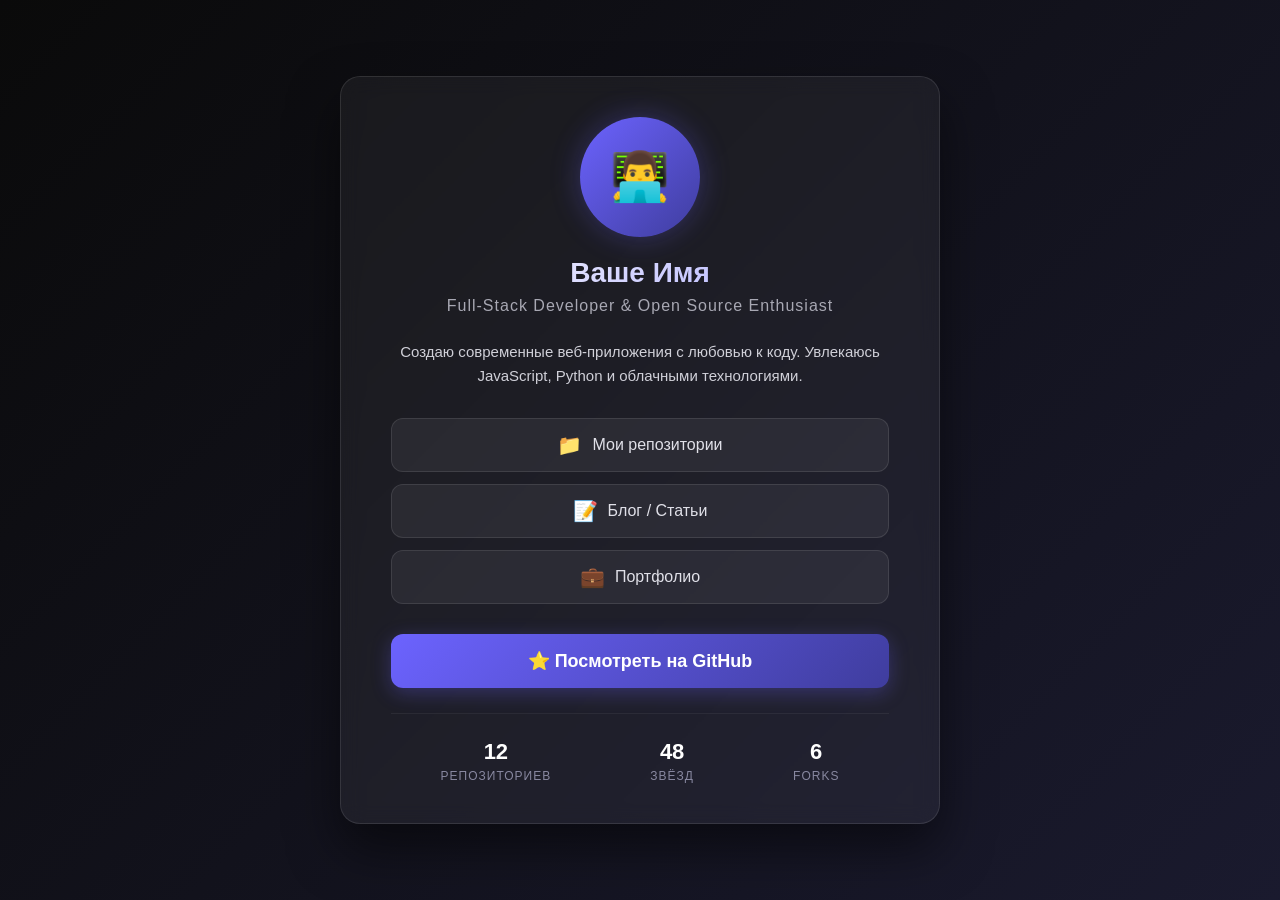
==== index.html @ ca5e00cc "Create index.html" ====
<!DOCTYPE html>
<html lang="ru">
<head>
    <meta charset="UTF-8">
    <meta name="viewport" content="width=device-width, initial-scale=1.0">
    <title>Мой проект | GitHub</title>
    <style>
        /* Общие стили */
        * {
            margin: 0;
            padding: 0;
            box-sizing: border-box;
        }

        body {
            font-family: -apple-system, BlinkMacSystemFont, 'Segoe UI', Roboto, sans-serif;
            background: linear-gradient(135deg, #0a0a0a 0%, #1a1a2e 100%);
            min-height: 100vh;
            display: flex;
            justify-content: center;
            align-items: center;
            color: #ffffff;
            padding: 20px;
        }

        .card {
            background: rgba(255, 255, 255, 0.05);
            backdrop-filter: blur(10px);
            border-radius: 20px;
            padding: 40px 50px;
            max-width: 600px;
            width: 100%;
            border: 1px solid rgba(255, 255, 255, 0.1);
            box-shadow: 0 25px 50px rgba(0, 0, 0, 0.5);
            transition: transform 0.3s ease, box-shadow 0.3s ease;
        }

        .card:hover {
            transform: translateY(-5px);
            box-shadow: 0 35px 60px rgba(0, 0, 0, 0.7);
        }

        /* Аватар */
        .avatar {
            width: 120px;
            height: 120px;
            border-radius: 50%;
            background: linear-gradient(135deg, #6c63ff, #3f3d9e);
            margin: 0 auto 20px;
            display: flex;
            align-items: center;
            justify-content: center;
            font-size: 48px;
            font-weight: bold;
            color: #fff;
            box-shadow: 0 0 30px rgba(108, 99, 255, 0.3);
            animation: pulse 2s ease-in-out infinite;
        }

        @keyframes pulse {
            0%, 100% { box-shadow: 0 0 30px rgba(108, 99, 255, 0.3); }
            50% { box-shadow: 0 0 60px rgba(108, 99, 255, 0.6); }
        }

        /* Заголовки */
        h1 {
            text-align: center;
            font-size: 28px;
            font-weight: 700;
            margin-bottom: 8px;
            background: linear-gradient(135deg, #ffffff, #a8a8ff);
            -webkit-background-clip: text;
            -webkit-text-fill-color: transparent;
        }

        .subtitle {
            text-align: center;
            color: #a8a8b3;
            font-size: 16px;
            margin-bottom: 25px;
            letter-spacing: 1px;
        }

        /* Описание */
        .description {
            text-align: center;
            color: #d0d0d8;
            line-height: 1.6;
            margin-bottom: 30px;
            font-size: 15px;
        }

        /* Ссылки */
        .links {
            display: flex;
            flex-direction: column;
            gap: 12px;
            margin-bottom: 30px;
        }

        .link-btn {
            display: flex;
            align-items: center;
            justify-content: center;
            gap: 10px;
            padding: 14px 20px;
            background: rgba(255, 255, 255, 0.06);
            border: 1px solid rgba(255, 255, 255, 0.1);
            border-radius: 12px;
            color: #e0e0e8;
            text-decoration: none;
            font-size: 16px;
            font-weight: 500;
            transition: all 0.3s ease;
        }

        .link-btn:hover {
            background: rgba(108, 99, 255, 0.2);
            border-color: #6c63ff;
            transform: translateX(5px);
            box-shadow: 0 0 20px rgba(108, 99, 255, 0.1);
        }

        .link-btn .icon {
            font-size: 20px;
        }

        /* Кнопка GitHub */
        .github-btn {
            display: block;
            width: 100%;
            padding: 16px;
            background: linear-gradient(135deg, #6c63ff, #3f3d9e);
            border: none;
            border-radius: 12px;
            color: #fff;
            font-size: 18px;
            font-weight: 600;
            cursor: pointer;
            text-align: center;
            text-decoration: none;
            transition: all 0.3s ease;
            box-shadow: 0 5px 20px rgba(108, 99, 255, 0.3);
        }

        .github-btn:hover {
            transform: scale(1.02);
            box-shadow: 0 8px 30px rgba(108, 99, 255, 0.5);
        }

        /* Статистика */
        .stats {
            display: flex;
            justify-content: space-around;
            margin-top: 25px;
            padding-top: 25px;
            border-top: 1px solid rgba(255, 255, 255, 0.06);
        }

        .stat-item {
            text-align: center;
        }

        .stat-number {
            font-size: 22px;
            font-weight: 700;
            color: #fff;
        }

        .stat-label {
            font-size: 12px;
            color: #8888a0;
            text-transform: uppercase;
            letter-spacing: 1px;
            margin-top: 4px;
        }

        /* Адаптивность */
        @media (max-width: 480px) {
            .card {
                padding: 30px 25px;
            }

            h1 {
                font-size: 24px;
            }

            .avatar {
                width: 90px;
                height: 90px;
                font-size: 36px;
            }

            .stats {
                flex-direction: column;
                gap: 15px;
            }
        }
    </style>
</head>
<body>
    <div class="card">
        <!-- Аватар -->
        <div class="avatar">👨‍💻</div>

        <!-- Заголовок -->
        <h1>Ваше Имя</h1>
        <p class="subtitle">Full-Stack Developer & Open Source Enthusiast</p>

        <!-- Описание -->
        <p class="description">
            Создаю современные веб-приложения с любовью к коду.
            Увлекаюсь JavaScript, Python и облачными технологиями.
        </p>

        <!-- Ссылки -->
        <div class="links">
            <a href="#" class="link-btn">
                <span class="icon">📁</span>
                Мои репозитории
            </a>
            <a href="#" class="link-btn">
                <span class="icon">📝</span>
                Блог / Статьи
            </a>
            <a href="#" class="link-btn">
                <span class="icon">💼</span>
                Портфолио
            </a>
        </div>

        <!-- Кнопка GitHub -->
        <a href="#" class="github-btn">
            ⭐ Посмотреть на GitHub
        </a>

        <!-- Статистика -->
        <div class="stats">
            <div class="stat-item">
                <div class="stat-number">12</div>
                <div class="stat-label">Репозиториев</div>
            </div>
            <div class="stat-item">
                <div class="stat-number">48</div>
                <div class="stat-label">Звёзд</div>
            </div>
            <div class="stat-item">
                <div class="stat-number">6</div>
                <div class="stat-label">Forks</div>
            </div>
        </div>
    </div>
</body>
</html>
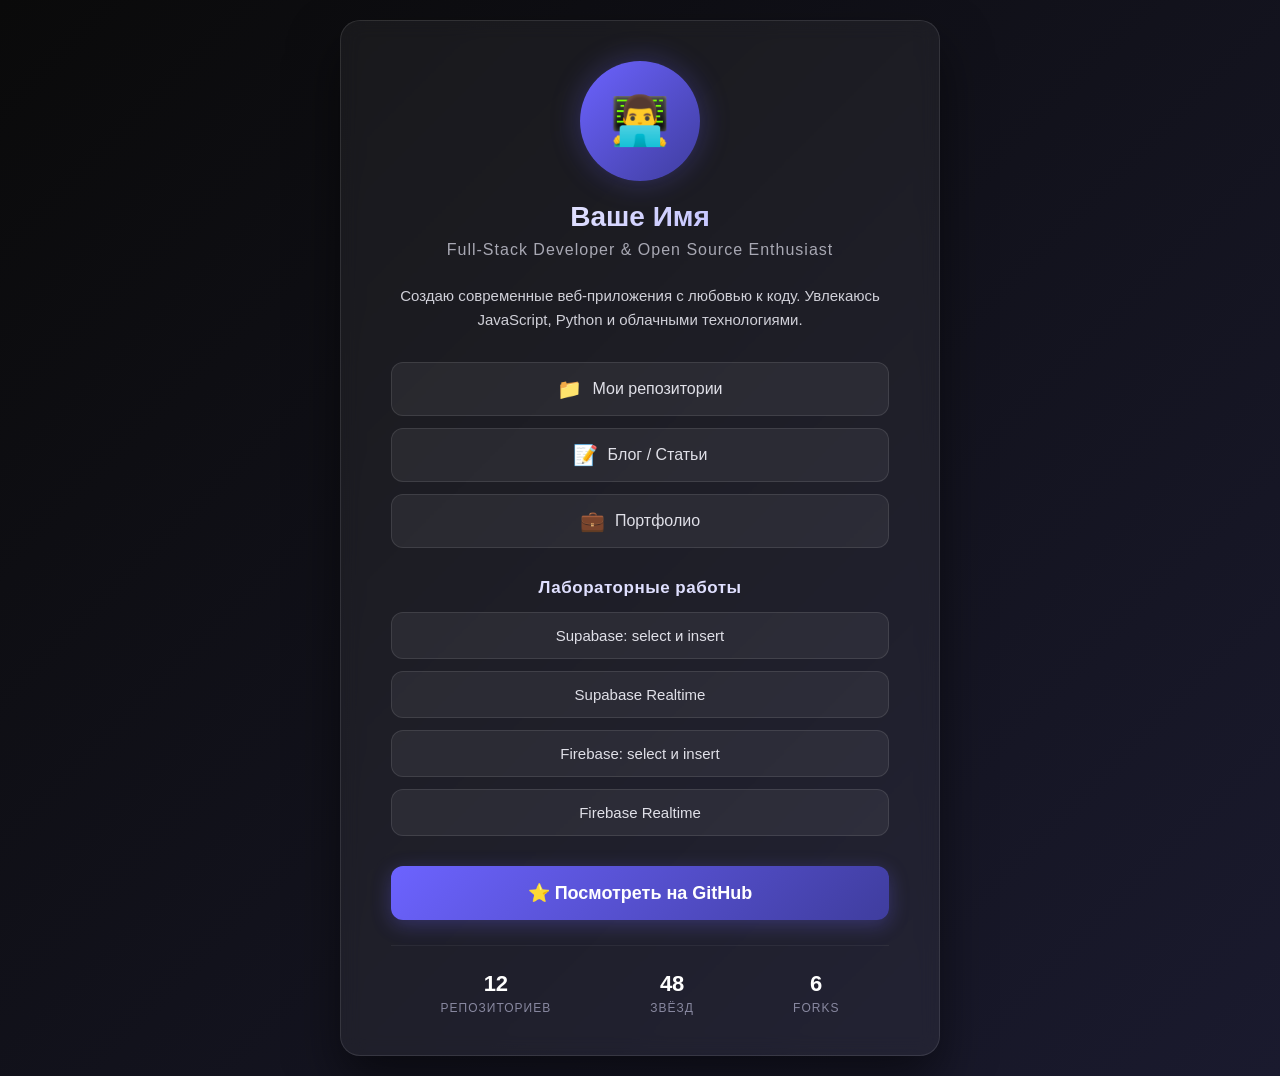
==== commit 5888d8bf: "feat: add Flutter app, database demo pages, and APK release workflow" ====
--- a/index.html
+++ b/index.html
@@ -175,6 +175,20 @@
             margin-top: 4px;
         }
 
+        /* Лабораторные работы */
+        .section-title {
+            text-align: center;
+            font-size: 17px;
+            font-weight: 600;
+            letter-spacing: 0.5px;
+            color: #e0e0ff;
+            margin-bottom: 14px;
+        }
+
+        .labs .link-btn {
+            font-size: 15px;
+        }
+
         /* Адаптивность */
         @media (max-width: 480px) {
             .card {
@@ -226,6 +240,23 @@
             <a href="#" class="link-btn">
                 <span class="icon">💼</span>
                 Портфолио
+            </a>
+        </div>
+
+        <!-- Лабораторные работы -->
+        <h2 class="section-title">Лабораторные работы</h2>
+        <div class="links labs">
+            <a href="supabase.html" class="link-btn">
+                Supabase: select и insert
+            </a>
+            <a href="supabase-realtime.html" class="link-btn">
+                Supabase Realtime
+            </a>
+            <a href="firebase.html" class="link-btn">
+                Firebase: select и insert
+            </a>
+            <a href="firebase-realtime.html" class="link-btn">
+                Firebase Realtime
             </a>
         </div>
 
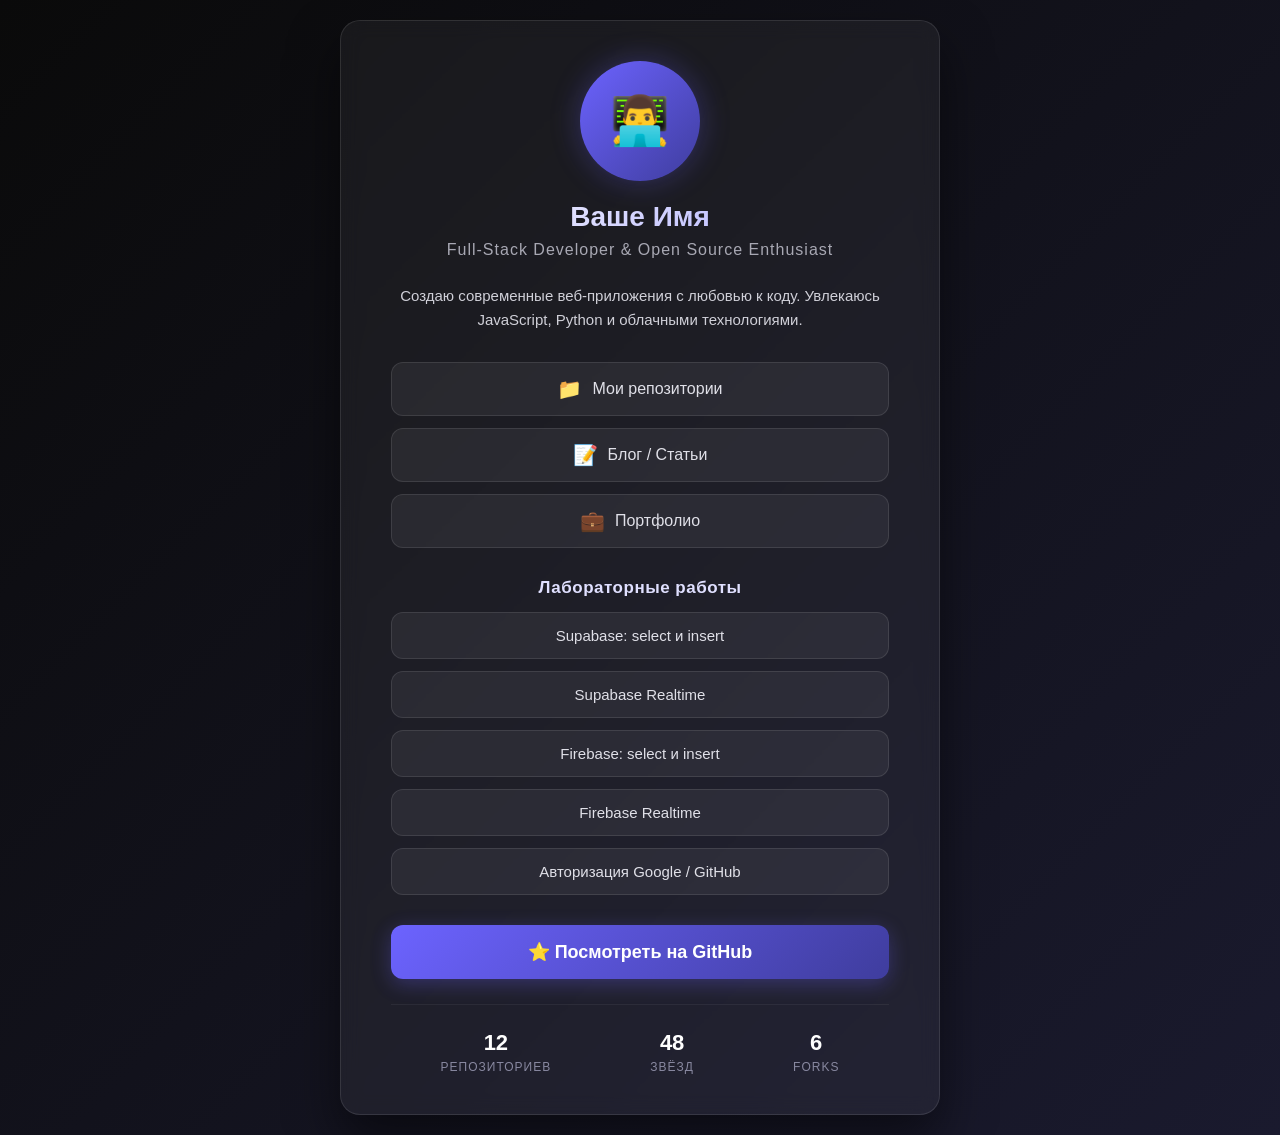
==== commit 6e03be2f: "feat: add Google/GitHub auth with roles, sorting and deletion - auth.html: sign in via Google and Gi" ====
--- a/index.html
+++ b/index.html
@@ -257,6 +257,9 @@
             </a>
             <a href="firebase-realtime.html" class="link-btn">
                 Firebase Realtime
+            </a>
+            <a href="auth.html" class="link-btn">
+                Авторизация Google / GitHub
             </a>
         </div>
 
